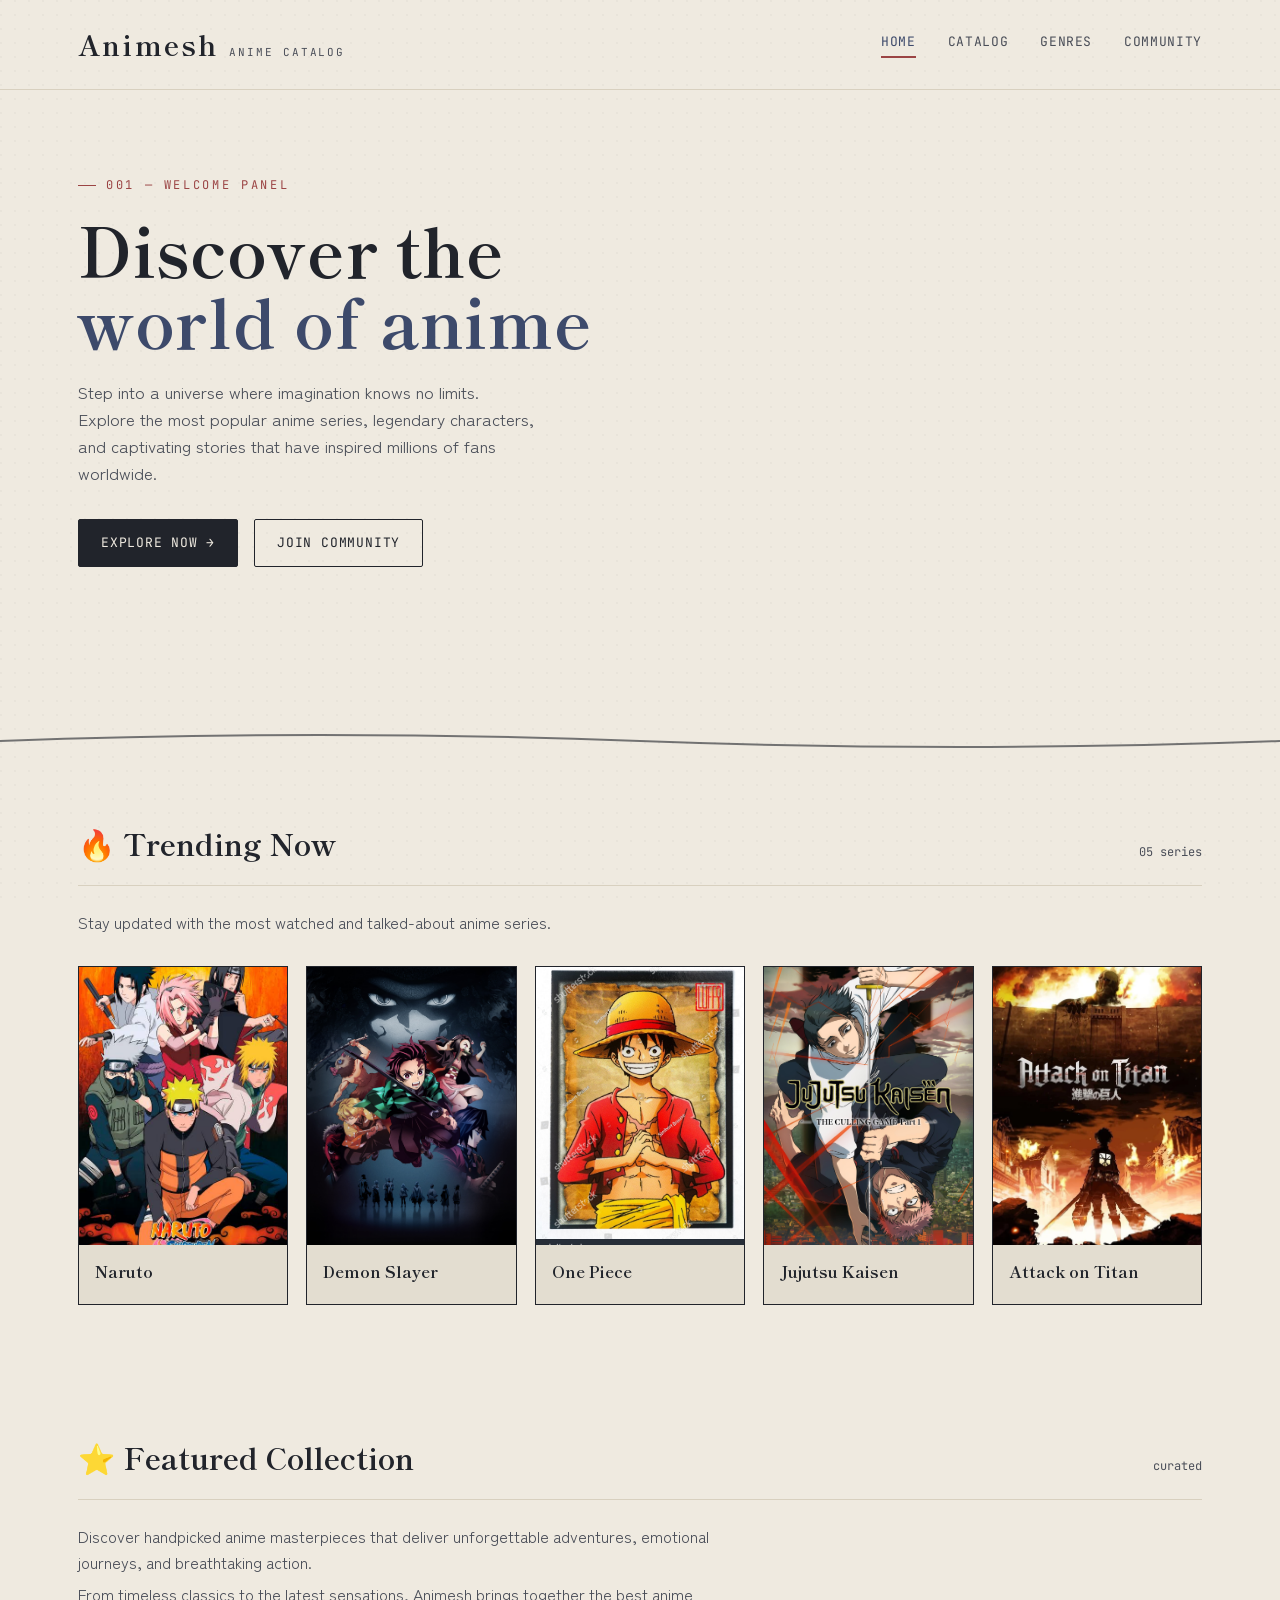
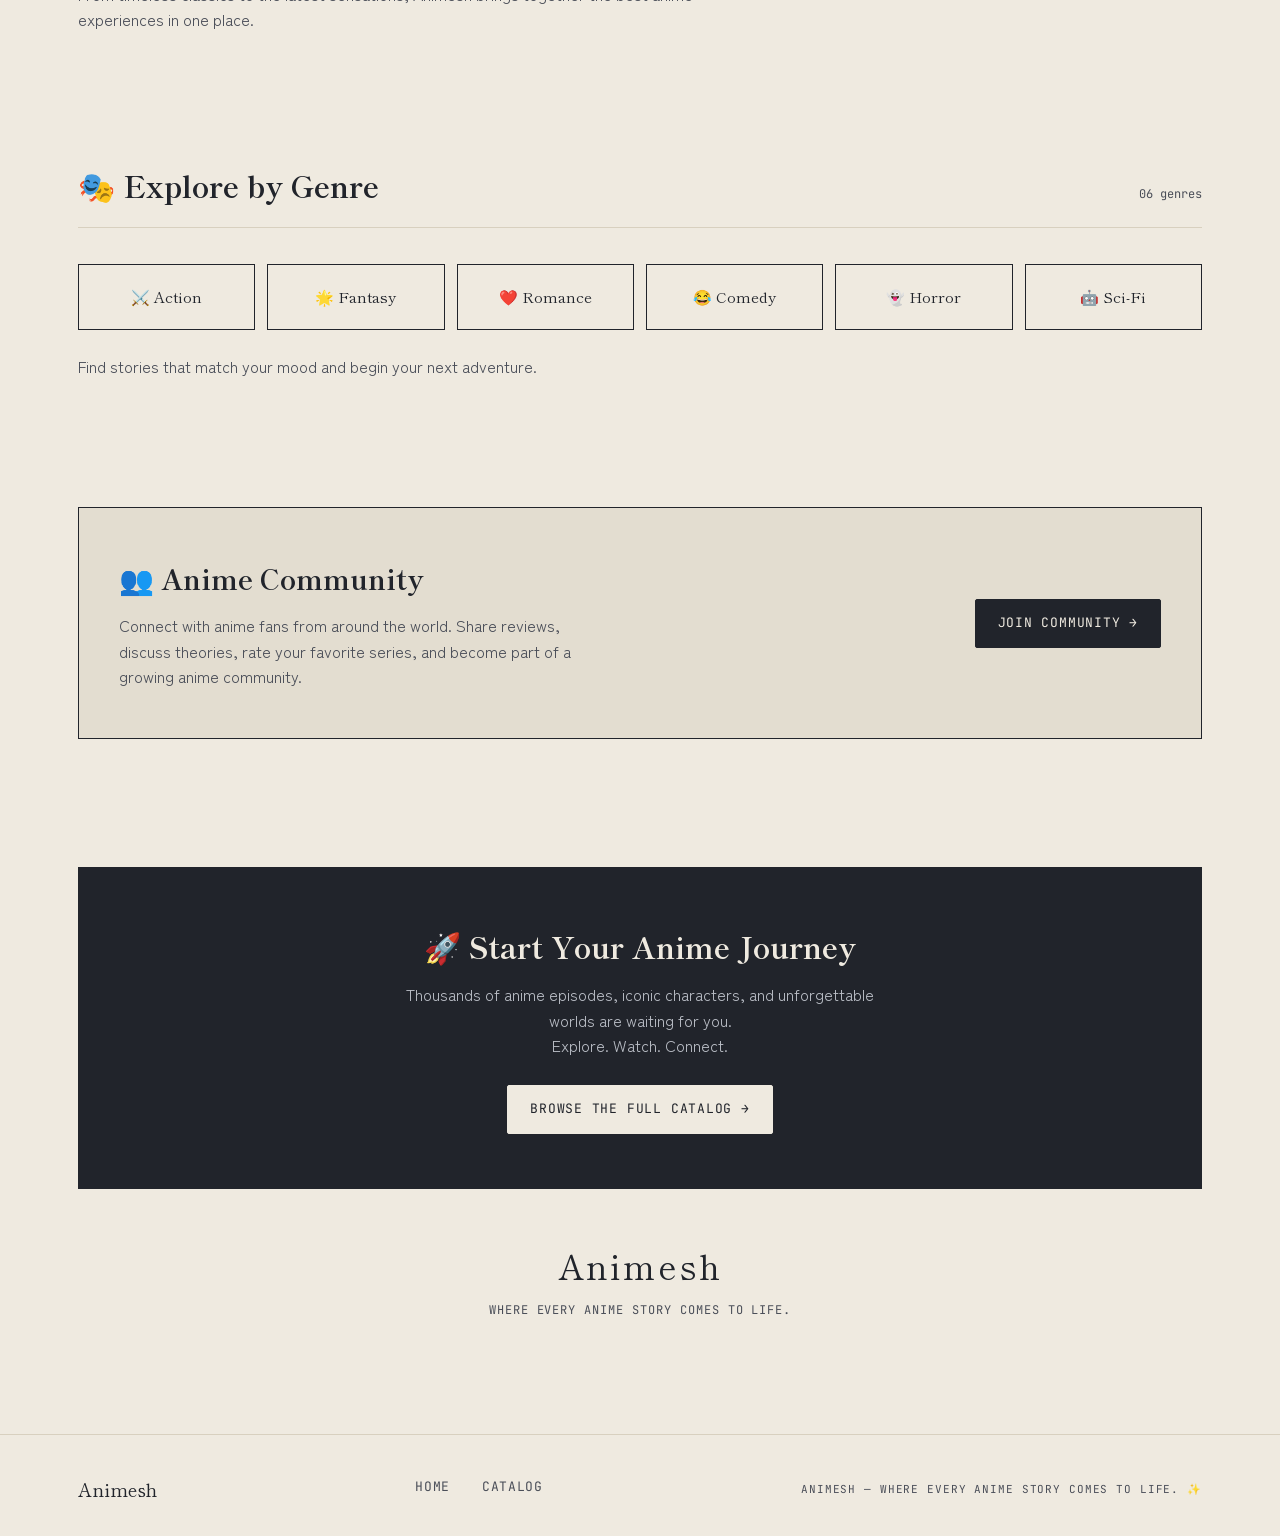
==== index.html @ b58fcad1 "first commit" ====
<!doctype html>
<html lang="en">
<head>
<meta charset="UTF-8">
<meta name="viewport" content="width=device-width, initial-scale=1.0">
<title>Animesh — Where Every Anime Story Comes to Life</title>
<link rel="preconnect" href="https://fonts.googleapis.com">
<link href="https://fonts.googleapis.com/css2?family=Shippori+Mincho:wght@500;700&family=Zen+Kaku+Gothic+New:wght@400;500;700&family=JetBrains+Mono:wght@400;500&display=swap" rel="stylesheet">
<link rel="stylesheet" href="styles.css">
</head>
<body>

<header class="site-header">
  <div class="wrap">
    <a href="index.html" class="brand">
      <span class="mark">Animesh</span>
      <span class="sub">anime catalog</span>
    </a>
    <nav class="site-nav">
      <a href="index.html" class="active">Home</a>
      <a href="catalog.html">Catalog</a>
      <a href="#genre">Genres</a>
      <a href="#community">Community</a>
    </nav>
  </div>
</header>

<!-- HERO -->
<section class="hero">
  <div class="wrap">
    <div class="hero-copy">
      <div class="eyebrow">001 — welcome panel</div>
      <h1>Discover the<br><em>world of anime</em></h1>
      <p class="lead">Step into a universe where imagination knows no limits. Explore the most popular anime series, legendary characters, and captivating stories that have inspired millions of fans worldwide.</p>
      <div class="hero-actions">
        <a href="catalog.html" class="btn btn-primary">Explore Now →</a>
        <a href="#community" class="btn btn-ghost">Join Community</a>
      </div>
    </div>

    <div class="hero-art">
      <img src="./images/hero.jpg" alt="Anime hero banner">
  </div>

        
        <!-- distant skyline -->
        <g fill="#21242b" opacity="0.55">
          <rect x="0" y="420" width="60" height="180"/>
          <rect x="70" y="380" width="50" height="220"/>
          <rect x="130" y="430" width="40" height="170"/>
          <rect x="620" y="400" width="55" height="200"/>
          <rect x="690" y="360" width="45" height="240"/>
          <rect x="745" y="410" width="55" height="190"/>
        </g>

        <!-- near skyline silhouette -->
        <g fill="#21242b">
          <rect x="0" y="470" width="90" height="130"/>
          <rect x="100" y="500" width="70" height="100"/>
          <rect x="640" y="480" width="80" height="120"/>
          <rect x="730" y="510" width="70" height="90"/>
          <!-- lit windows -->
          <g fill="#efeae0" opacity="0.85">
            <rect x="14" y="490" width="8" height="10"/>
            <rect x="34" y="510" width="8" height="10"/>
            <rect x="58" y="495" width="8" height="10"/>
            <rect x="660" y="500" width="8" height="10"/>
            <rect x="684" y="520" width="8" height="10"/>
            <rect x="750" y="530" width="8" height="10"/>
          </g>
        </g>

        <!-- rooftop ledge -->
        <rect x="0" y="560" width="800" height="40" fill="#21242b"/>

        <!-- protagonist silhouette, generic / original, not based on any IP -->
        <g transform="translate(330,400)">
          <path d="M55 70 C40 30 60 0 80 0 C100 0 118 32 100 70 L150 150 L130 175 L80 95 L30 175 L10 150Z" fill="#21242b"/>
          <circle cx="80" cy="-22" r="20" fill="#21242b"/>
          <path d="M40 30 C20 60 25 110 5 160 L25 175 L60 95" fill="#21242b" opacity="0.92"/>
          <path d="M120 30 C140 60 135 110 155 160 L135 175 L100 95" fill="#21242b" opacity="0.92"/>
        </g>

        <!-- cherry blossom petals -->
        <g fill="#efeae0" opacity="0.85">
          <ellipse cx="180" cy="120" rx="6" ry="4" transform="rotate(20 180 120)"/>
          <ellipse cx="250" cy="200" rx="5" ry="3.5" transform="rotate(-15 250 200)"/>
          <ellipse cx="600" cy="150" rx="6" ry="4" transform="rotate(35 600 150)"/>
          <ellipse cx="520" cy="240" rx="5" ry="3.5" transform="rotate(-10 520 240)"/>
          <ellipse cx="690" cy="220" rx="5" ry="3.5" transform="rotate(15 690 220)"/>
          <ellipse cx="120" cy="260" rx="5" ry="3.5" transform="rotate(5 120 260)"/>
          <ellipse cx="420" cy="100" rx="5" ry="3.5" transform="rotate(-25 420 100)"/>
        </g>
      </svg>
    </div>
  </div>
</section>

<svg class="ink-divider" viewBox="0 0 1200 28" preserveAspectRatio="none">
  <path d="M0 14 Q300 2 600 14 T1200 14" stroke="#21242b" stroke-width="2" fill="none" opacity="0.6"/>
</svg>

<!-- 🔥 TRENDING NOW -->
<section class="section" id="trending">
  <div class="wrap">
    <div class="section-head">
      <h2>🔥 Trending Now</h2>
      <span class="count">05 series</span>
    </div>
    <p style="color:var(--ink-soft); margin:-12px 0 30px; max-width:560px;">Stay updated with the most watched and talked-about anime series.</p>
    <div class="preview-grid" style="grid-template-columns:repeat(5,1fr);">

      <article class="preview-card">
        <div class="preview-art"><img src="images/naruto.jpg" alt="Naruto cover art"><div class="halftone"></div></div>
        <div class="preview-body"><h3>Naruto</h3></div>
      </article>

      <article class="preview-card">
        <div class="preview-art"><img src="images/demon-slayer.jpg" alt="Demon Slayer cover art"><div class="halftone"></div></div>
        <div class="preview-body"><h3>Demon Slayer</h3></div>
      </article>

      <article class="preview-card">
        <div class="preview-art"><img src="images/one-piece.jpg" alt="One Piece cover art"><div class="halftone"></div></div>
        <div class="preview-body"><h3>One Piece</h3></div>
      </article>

      <article class="preview-card">
        <div class="preview-art"><img src="images/jujutsu-kaisen.jpg" alt="Jujutsu Kaisen cover art"><div class="halftone"></div></div>
        <div class="preview-body"><h3>Jujutsu Kaisen</h3></div>
      </article>

      <article class="preview-card">
        <div class="preview-art"><img src="images/attack-on-titan.jpg" alt="Attack on Titan cover art"><div class="halftone"></div></div>
        <div class="preview-body"><h3>Attack on Titan</h3></div>
      </article>

    </div>
  </div>
</section>

<!-- ⭐ FEATURED COLLECTION -->
<section class="section">
  <div class="wrap">
    <div class="section-head">
      <h2>⭐ Featured Collection</h2>
      <span class="count">curated</span>
    </div>
    <p style="color:var(--ink-soft); max-width:640px; margin:-12px 0 6px;">Discover handpicked anime masterpieces that deliver unforgettable adventures, emotional journeys, and breathtaking action.</p>
    <p style="color:var(--ink-soft); max-width:640px; margin:0;">From timeless classics to the latest sensations, Animesh brings together the best anime experiences in one place.</p>
  </div>
</section>

<!-- 🎭 EXPLORE BY GENRE -->
<section class="section" id="genre">
  <div class="wrap">
    <div class="section-head">
      <h2>🎭 Explore by Genre</h2>
      <span class="count">06 genres</span>
    </div>
    <div class="genre-grid">
      <a class="genre-pill" href="catalog.html">⚔️ Action</a>
      <a class="genre-pill" href="catalog.html">🌟 Fantasy</a>
      <a class="genre-pill" href="catalog.html">❤️ Romance</a>
      <a class="genre-pill" href="catalog.html">😂 Comedy</a>
      <a class="genre-pill" href="catalog.html">👻 Horror</a>
      <a class="genre-pill" href="catalog.html">🤖 Sci-Fi</a>
    </div>
    <p style="color:var(--ink-soft); margin:24px 0 0;">Find stories that match your mood and begin your next adventure.</p>
  </div>
</section>

<!-- 👥 ANIME COMMUNITY -->
<section class="section" id="community">
  <div class="wrap">
    <div class="community-band">
      <div>
        <h2>👥 Anime Community</h2>
        <p>Connect with anime fans from around the world. Share reviews, discuss theories, rate your favorite series, and become part of a growing anime community.</p>
      </div>
      <div class="actions">
        <a href="#" class="btn btn-primary">Join Community →</a>
      </div>
    </div>
  </div>
</section>

<!-- 🚀 START YOUR ANIME JOURNEY -->
<section class="section">
  <div class="wrap">
    <div class="cta-band">
      <h2>🚀 Start Your Anime Journey</h2>
      <p>Thousands of anime episodes, iconic characters, and unforgettable worlds are waiting for you.<br>Explore. Watch. Connect.</p>
      <a href="catalog.html" class="btn btn-primary">Browse the full catalog →</a>
    </div>

    <div class="tagline-block">
      <div class="mark-big">Animesh</div>
      <p>Where Every Anime Story Comes to Life.</p>
    </div>
  </div>
</section>

<footer class="site-footer">
  <div class="wrap">
    <span class="mark">Animesh</span>
    <nav class="site-nav">
      <a href="index.html">Home</a>
      <a href="catalog.html">Catalog</a>
    </nav>
    <span class="meta">Animesh — Where Every Anime Story Comes to Life. ✨</span>
  </div>
</footer>

</body>
</html>
---- styles.css ----
/* ============================================
   KOMA — ink-wash / manga-panel design system
   ============================================ */

:root {
  --paper: #efeae0;
  --paper-dark: #e3ddd0;
  --paper-edge: #d8d0bf;
  --ink: #21242b;
  --ink-soft: #4a4e58;
  --indigo: #3d4a6b;
  --indigo-deep: #2c3450;
  --mist: #b8bcc4;
  --seal: #9b4444;

  --display: "Shippori Mincho", serif;
  --body: "Zen Kaku Gothic New", "Hiragino Sans", sans-serif;
  --mono: "JetBrains Mono", monospace;

  --max: 1180px;
}

* { box-sizing: border-box; }
html { scroll-behavior: smooth; }

body {
  margin: 0;
  background: var(--paper);
  color: var(--ink);
  font-family: var(--body);
  font-size: 16px;
  line-height: 1.6;
  -webkit-font-smoothing: antialiased;
}

/* faint washi paper grain */
body::before {
  content: "";
  position: fixed;
  inset: 0;
  pointer-events: none;
  z-index: 0;
  opacity: 0.5;
  background-image:
    radial-gradient(circle at 1px 1px, rgba(33,36,43,0.05) 1px, transparent 0);
  background-size: 14px 14px;
}

a { color: inherit; text-decoration: none; }

img, svg { display: block; max-width: 100%; }

.wrap {
  max-width: var(--max);
  margin: 0 auto;
  padding: 0 28px;
  position: relative;
  z-index: 1;
}

/* ---------- header ---------- */

.site-header {
  position: relative;
  z-index: 5;
  border-bottom: 1px solid var(--paper-edge);
}

.site-header .wrap {
  display: flex;
  align-items: center;
  justify-content: space-between;
  padding-top: 22px;
  padding-bottom: 22px;
}

.brand {
  display: flex;
  align-items: baseline;
  gap: 10px;
}

.brand .mark {
  font-family: var(--display);
  font-size: 28px;
  letter-spacing: 0.08em;
  font-weight: 700;
}

.brand .sub {
  font-family: var(--mono);
  font-size: 11px;
  letter-spacing: 0.18em;
  text-transform: uppercase;
  color: var(--ink-soft);
}

.site-nav {
  display: flex;
  gap: 32px;
  font-family: var(--mono);
  font-size: 13px;
  letter-spacing: 0.05em;
  text-transform: uppercase;
}

.site-nav a {
  position: relative;
  padding-bottom: 4px;
  color: var(--ink-soft);
  transition: color 0.2s ease;
}
.site-nav a:hover,
.site-nav a.active { color: var(--indigo); }
.site-nav a.active::after {
  content: "";
  position: absolute;
  left: 0; right: 0; bottom: -1px;
  height: 2px;
  background: var(--seal);
}

/* ---------- buttons ---------- */

.btn {
  display: inline-flex;
  align-items: center;
  gap: 10px;
  font-family: var(--mono);
  font-size: 13px;
  letter-spacing: 0.06em;
  text-transform: uppercase;
  padding: 13px 22px;
  border: 1px solid var(--ink);
  border-radius: 2px;
  transition: background 0.2s ease, color 0.2s ease, transform 0.15s ease;
}
.btn-primary {
  background: var(--ink);
  color: var(--paper);
}
.btn-primary:hover {
  background: var(--indigo);
  border-color: var(--indigo);
  transform: translateY(-2px);
}
.btn-ghost {
  background: transparent;
  color: var(--ink);
}
.btn-ghost:hover {
  border-color: var(--indigo);
  color: var(--indigo);
}

/* ---------- hero ---------- */

.hero {
  position: relative;
  padding: 86px 0 64px;
  overflow: hidden;
}

.hero .wrap {
  display: grid;
  grid-template-columns: 1.1fr 0.9fr;
  gap: 48px;
  align-items: center;
}

.eyebrow {
  font-family: var(--mono);
  font-size: 12px;
  letter-spacing: 0.22em;
  text-transform: uppercase;
  color: var(--seal);
  margin-bottom: 18px;
  display: flex;
  align-items: center;
  gap: 10px;
}
.eyebrow::before {
  content: "";
  width: 18px;
  height: 1px;
  background: var(--seal);
}

.hero h1 {
  font-family: var(--display);
  font-size: clamp(40px, 6vw, 68px);
  line-height: 1.05;
  margin: 0 0 22px;
  letter-spacing: 0.01em;
}

.hero h1 em {
  font-style: normal;
  color: var(--indigo);
}

.hero p.lead {
  font-size: 17px;
  color: var(--ink-soft);
  max-width: 460px;
  margin: 0 0 32px;
}

.hero-actions {
  display: flex;
  gap: 16px;
  flex-wrap: wrap;
}

.hero-art {
  position: relative;
}

/* ---------- ink divider ---------- */

.ink-divider {
  width: 100%;
  height: 28px;
  margin: 0;
  display: block;
}

/* ---------- genre stamps ---------- */

.section {
  padding: 64px 0;
  position: relative;
}

.section-head {
  display: flex;
  justify-content: space-between;
  align-items: baseline;
  margin-bottom: 36px;
  border-bottom: 1px solid var(--paper-edge);
  padding-bottom: 18px;
}

.section-head h2 {
  font-family: var(--display);
  font-size: 30px;
  margin: 0;
}

.section-head .count {
  font-family: var(--mono);
  font-size: 12px;
  color: var(--ink-soft);
}

.stamp-row {
  display: grid;
  grid-template-columns: repeat(4, 1fr);
  gap: 18px;
}

.stamp {
  border: 1px solid var(--ink);
  padding: 22px 18px;
  position: relative;
  transition: transform 0.2s ease, background 0.2s ease;
}
.stamp:hover {
  transform: translateY(-4px);
  background: var(--paper-dark);
}
.stamp .num {
  font-family: var(--mono);
  font-size: 11px;
  color: var(--seal);
  letter-spacing: 0.1em;
}
.stamp h3 {
  font-family: var(--display);
  font-size: 19px;
  margin: 10px 0 6px;
}
.stamp p {
  font-size: 13px;
  color: var(--ink-soft);
  margin: 0;
}

/* ---------- steps (how it works) ---------- */

.steps {
  display: grid;
  grid-template-columns: repeat(3, 1fr);
  gap: 0;
  border: 1px solid var(--ink);
}

.step {
  padding: 30px 26px;
  border-right: 1px solid var(--ink);
  position: relative;
}
.step:last-child { border-right: none; }

.step .step-no {
  font-family: var(--mono);
  font-size: 34px;
  color: var(--mist);
  line-height: 1;
}

.step h3 {
  font-family: var(--display);
  font-size: 20px;
  margin: 14px 0 8px;
}

.step p {
  font-size: 14px;
  color: var(--ink-soft);
  margin: 0;
}

/* ---------- footer ---------- */

.site-footer {
  border-top: 1px solid var(--paper-edge);
  padding: 40px 0 32px;
  margin-top: 40px;
}

.site-footer .wrap {
  display: flex;
  justify-content: space-between;
  align-items: center;
  flex-wrap: wrap;
  gap: 16px;
}

.site-footer .mark {
  font-family: var(--display);
  font-size: 18px;
}

.site-footer .meta {
  font-family: var(--mono);
  font-size: 11px;
  letter-spacing: 0.08em;
  color: var(--ink-soft);
  text-transform: uppercase;
}

/* =========================================
   CATALOG PAGE
   ========================================= */

.catalog-head {
  padding: 56px 0 8px;
}

.catalog-head .eyebrow { margin-bottom: 14px; }

.catalog-head h1 {
  font-family: var(--display);
  font-size: clamp(34px, 5vw, 50px);
  margin: 0 0 14px;
}

.catalog-head p {
  color: var(--ink-soft);
  max-width: 560px;
  margin: 0 0 30px;
}

.filter-bar {
  display: flex;
  flex-wrap: wrap;
  gap: 10px;
  padding-bottom: 36px;
  border-bottom: 1px solid var(--paper-edge);
}

.filter-chip {
  font-family: var(--mono);
  font-size: 12px;
  letter-spacing: 0.05em;
  text-transform: uppercase;
  padding: 9px 16px;
  border: 1px solid var(--ink);
  background: transparent;
  cursor: pointer;
  transition: background 0.2s ease, color 0.2s ease;
}
.filter-chip:hover { border-color: var(--indigo); color: var(--indigo); }
.filter-chip.is-active {
  background: var(--ink);
  color: var(--paper);
}

.catalog-grid {
  display: grid;
  grid-template-columns: repeat(4, 1fr);
  gap: 22px;
  padding: 40px 0 70px;
}

.koma-card {
  position: relative;
  border: 1px solid var(--ink);
  background: var(--paper-dark);
  overflow: hidden;
  transition: transform 0.25s ease, box-shadow 0.25s ease;
}
.koma-card:hover {
  transform: translateY(-5px);
  box-shadow: 6px 6px 0 var(--ink);
}

.koma-art {
  aspect-ratio: 3/4;
  position: relative;
  background: var(--mist);
  overflow: hidden;
}

.koma-art svg {
  position: absolute;
  inset: 0;
  width: 100%;
  height: 100%;
}

/* halftone overlay that fades on hover, revealing the indigo wash */
.koma-art .halftone {
  position: absolute;
  inset: 0;
  background-image: radial-gradient(circle, var(--ink) 1.4px, transparent 1.5px);
  background-size: 7px 7px;
  background-color: var(--paper);
  opacity: 0.92;
  mix-blend-mode: multiply;
  transition: opacity 0.35s ease;
}
.koma-card:hover .halftone { opacity: 0.18; }

.koma-tag {
  position: absolute;
  top: 10px;
  left: 10px;
  font-family: var(--mono);
  font-size: 10px;
  letter-spacing: 0.08em;
  text-transform: uppercase;
  background: var(--seal);
  color: var(--paper);
  padding: 4px 8px;
}

.koma-body {
  padding: 16px;
}

.koma-body h3 {
  font-family: var(--display);
  font-size: 17px;
  margin: 0 0 8px;
}

.koma-meta {
  display: flex;
  justify-content: space-between;
  font-family: var(--mono);
  font-size: 11px;
  color: var(--ink-soft);
  letter-spacing: 0.04em;
}

.koma-meta .rating { color: var(--seal); }

/* ---------- responsive ---------- */

@media (max-width: 980px) {
  .hero .wrap { grid-template-columns: 1fr; }
  .hero-art { order: -1; max-width: 360px; margin: 0 auto; }
  .stamp-row { grid-template-columns: repeat(2, 1fr); }
  .steps { grid-template-columns: 1fr; }
  .step { border-right: none; border-bottom: 1px solid var(--ink); }
  .step:last-child { border-bottom: none; }
  .catalog-grid { grid-template-columns: repeat(2, 1fr); }
  .site-nav { gap: 18px; }
}

.hero-art {
  position: relative;
  width:100%;
  max-width:500px;
}

.hero-art img {
  width: 100%;
  heigth: auto;
  display: block;
  border-radius: 12px;
}

@media (max-width: 560px) {
  .site-header .wrap { flex-direction: column; gap: 14px; align-items: flex-start; }
  .catalog-grid { grid-template-columns: 1fr 1fr; gap: 14px; }
  .stamp-row { grid-template-columns: 1fr; }
}

@media (prefers-reduced-motion: reduce) {
  * { transition: none !important; }
}

/* ---------- mini preview cards (homepage trending/popular rows) ---------- */

.preview-grid {
  display: grid;
  grid-template-columns: repeat(4, 1fr);
  gap: 18px;
}

.preview-card {
  position: relative;
  border: 1px solid var(--ink);
  background: var(--paper-dark);
  overflow: hidden;
  transition: transform 0.25s ease, box-shadow 0.25s ease;
}
.preview-card:hover {
  transform: translateY(-5px);
  box-shadow: 6px 6px 0 var(--ink);
}
.preview-art {
  aspect-ratio: 3/4;
  position: relative;
  overflow: hidden;
}
.preview-art .halftone {
  position: absolute;
  inset: 0;
  background-image: radial-gradient(circle, var(--ink) 1.4px, transparent 1.5px);
  background-size: 7px 7px;
  background-color: var(--paper);
  opacity: 0.92;
  mix-blend-mode: multiply;
  transition: opacity 0.35s ease;
}
.preview-card:hover .preview-art .halftone { opacity: 0.18; }
.preview-body { padding: 14px 16px; }
.preview-body h3 { font-family: var(--display); font-size: 16px; margin: 0 0 6px; }
.preview-meta {
  display: flex; justify-content: space-between;
  font-family: var(--mono); font-size: 11px; color: var(--ink-soft);
}
.preview-meta .rating { color: var(--seal); }

/* ---------- featured / headline panel ---------- */

.feature-panel {
  display: grid;
  grid-template-columns: 0.85fr 1.15fr;
  border: 1px solid var(--ink);
  background: var(--paper-dark);
}
.feature-art { aspect-ratio: 4/3; position: relative; overflow: hidden; }
.feature-art .halftone {
  position: absolute; inset: 0;
  background-image: radial-gradient(circle, var(--ink) 1.6px, transparent 1.7px);
  background-size: 8px 8px;
  background-color: var(--paper);
  opacity: 0.85;
  mix-blend-mode: multiply;
}
.feature-copy { padding: 36px 36px; display: flex; flex-direction: column; justify-content: center; }
.feature-copy .num { font-family: var(--mono); font-size: 11px; color: var(--seal); letter-spacing: 0.1em; margin-bottom: 10px; }
.feature-copy h3 { font-family: var(--display); font-size: 26px; margin: 0 0 12px; }
.feature-copy p { color: var(--ink-soft); margin: 0 0 18px; max-width: 420px; }

/* ---------- CTA band ---------- */

.cta-band {
  border: 1px solid var(--ink);
  background: var(--ink);
  color: var(--paper);
  padding: 54px 40px;
  text-align: center;
}
.cta-band h2 { font-family: var(--display); font-size: 30px; margin: 0 0 12px; }
.cta-band p { color: var(--mist); margin: 0 0 26px; max-width: 480px; margin-left: auto; margin-right: auto; }
.cta-band .btn-primary { background: var(--paper); color: var(--ink); border-color: var(--paper); }
.cta-band .btn-primary:hover { background: var(--indigo); color: var(--paper); border-color: var(--indigo); }

@media (max-width: 980px) {
  .preview-grid { grid-template-columns: repeat(2, 1fr); }
  .feature-panel { grid-template-columns: 1fr; }
}
@media (max-width: 560px) {
  .preview-grid { grid-template-columns: 1fr 1fr; gap: 14px; }
}

/* ---------- real images inside art frames ---------- */

.koma-art img,
.preview-art img,
.feature-art img,
.hero-art img {
  position: absolute;
  inset: 0;
  width: 100%;
  height: 100%;
  object-fit: cover;
  display: block;
}

/* ---------- genre pill grid ---------- */

.genre-grid {
  display: grid;
  grid-template-columns: repeat(6, 1fr);
  gap: 12px;
}
.genre-pill {
  border: 1px solid var(--ink);
  padding: 20px 10px;
  text-align: center;
  font-family: var(--display);
  font-size: 15px;
  background: transparent;
  cursor: pointer;
  transition: background 0.2s ease, color 0.2s ease, transform 0.2s ease;
}
.genre-pill:hover {
  background: var(--ink);
  color: var(--paper);
  transform: translateY(-3px);
}

/* ---------- community band ---------- */

.community-band {
  border: 1px solid var(--ink);
  background: var(--paper-dark);
  padding: 48px 40px;
  display: grid;
  grid-template-columns: 1.3fr 0.7fr;
  gap: 30px;
  align-items: center;
}
.community-band h2 { font-family: var(--display); font-size: 28px; margin: 0 0 12px; }
.community-band p { color: var(--ink-soft); margin: 0; max-width: 480px; }
.community-band .actions { display: flex; justify-content: flex-end; }

/* ---------- final tagline block ---------- */

.tagline-block {
  text-align: center;
  padding: 50px 0 10px;
}
.tagline-block .mark-big {
  font-family: var(--display);
  font-size: 34px;
  letter-spacing: 0.06em;
  margin-bottom: 8px;
}
.tagline-block p {
  font-family: var(--mono);
  font-size: 12px;
  letter-spacing: 0.08em;
  text-transform: uppercase;
  color: var(--ink-soft);
  margin: 0;
}

@media (max-width: 980px) {
  .genre-grid { grid-template-columns: repeat(3, 1fr); }
  .community-band { grid-template-columns: 1fr; text-align: center; }
  .community-band .actions { justify-content: center; }
}
@media (max-width: 560px) {
  .genre-grid { grid-template-columns: repeat(2, 1fr); }
}
.halftone { display: none; }
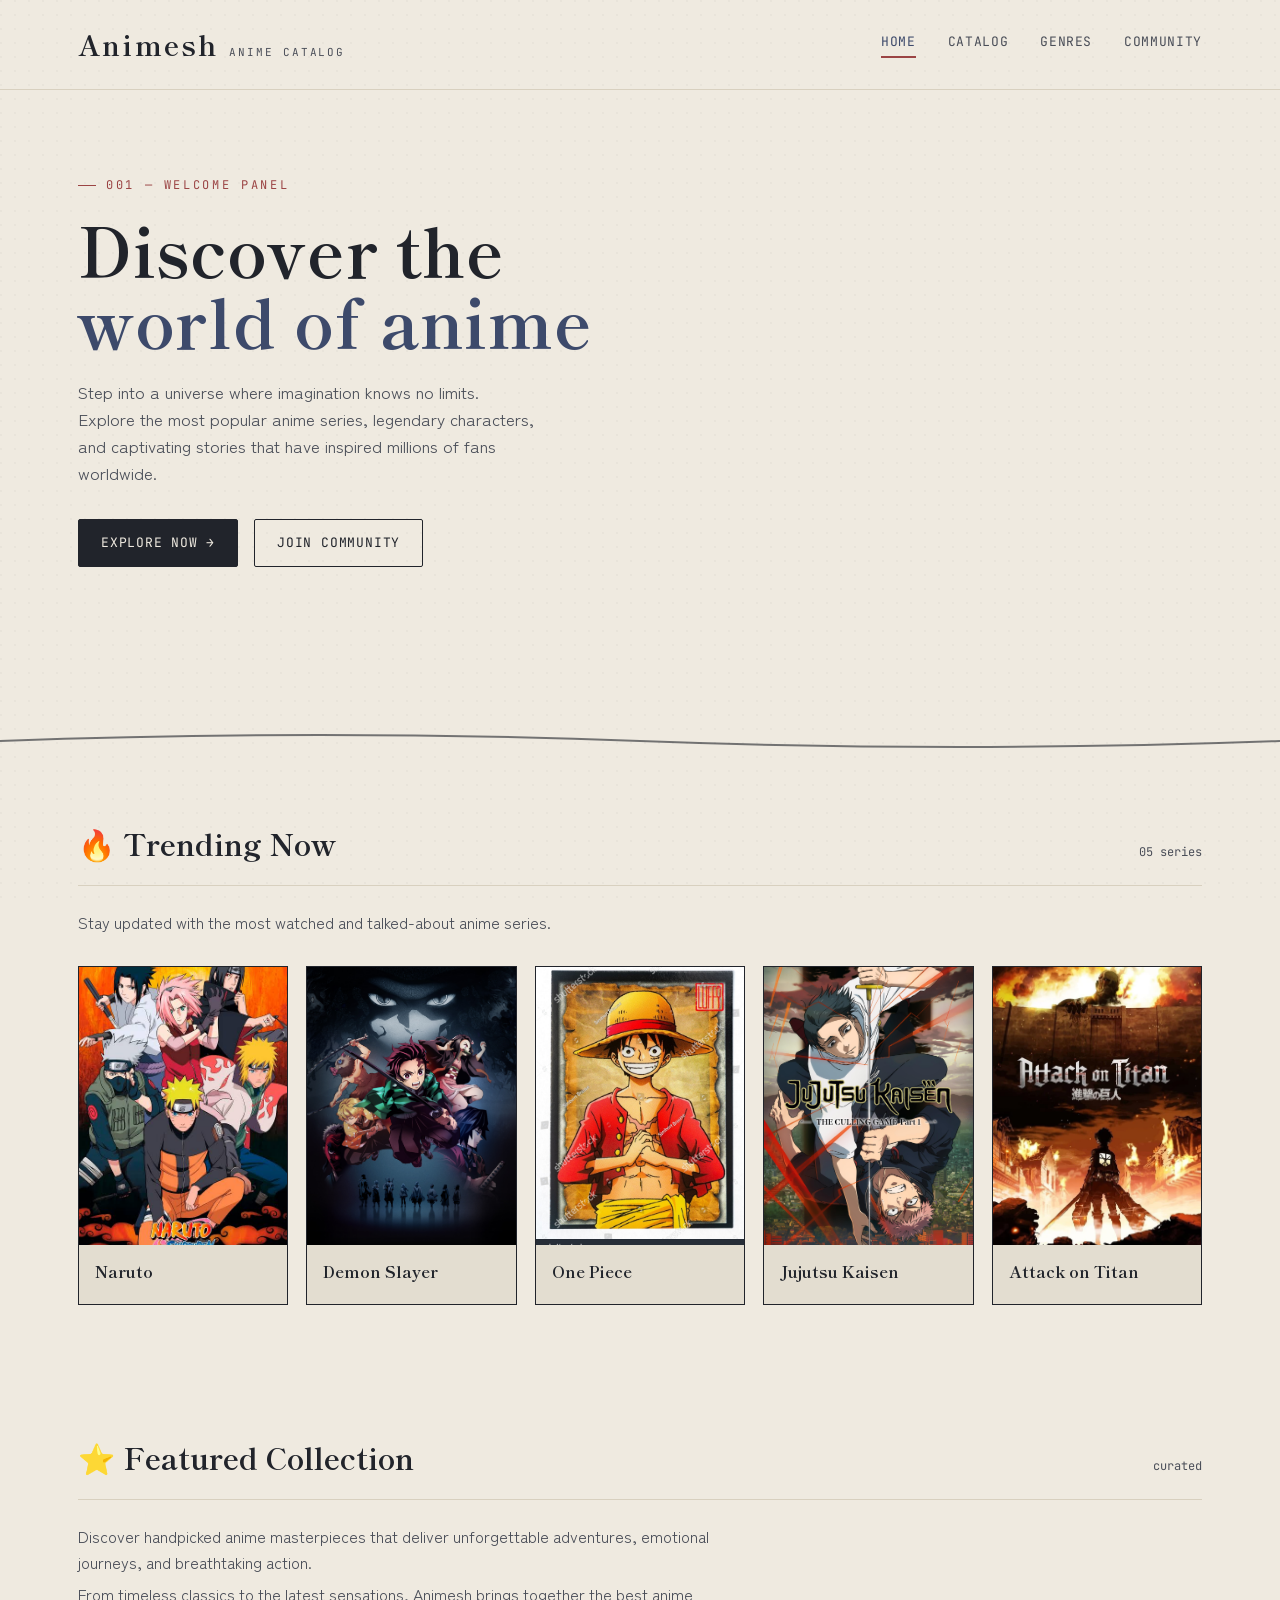
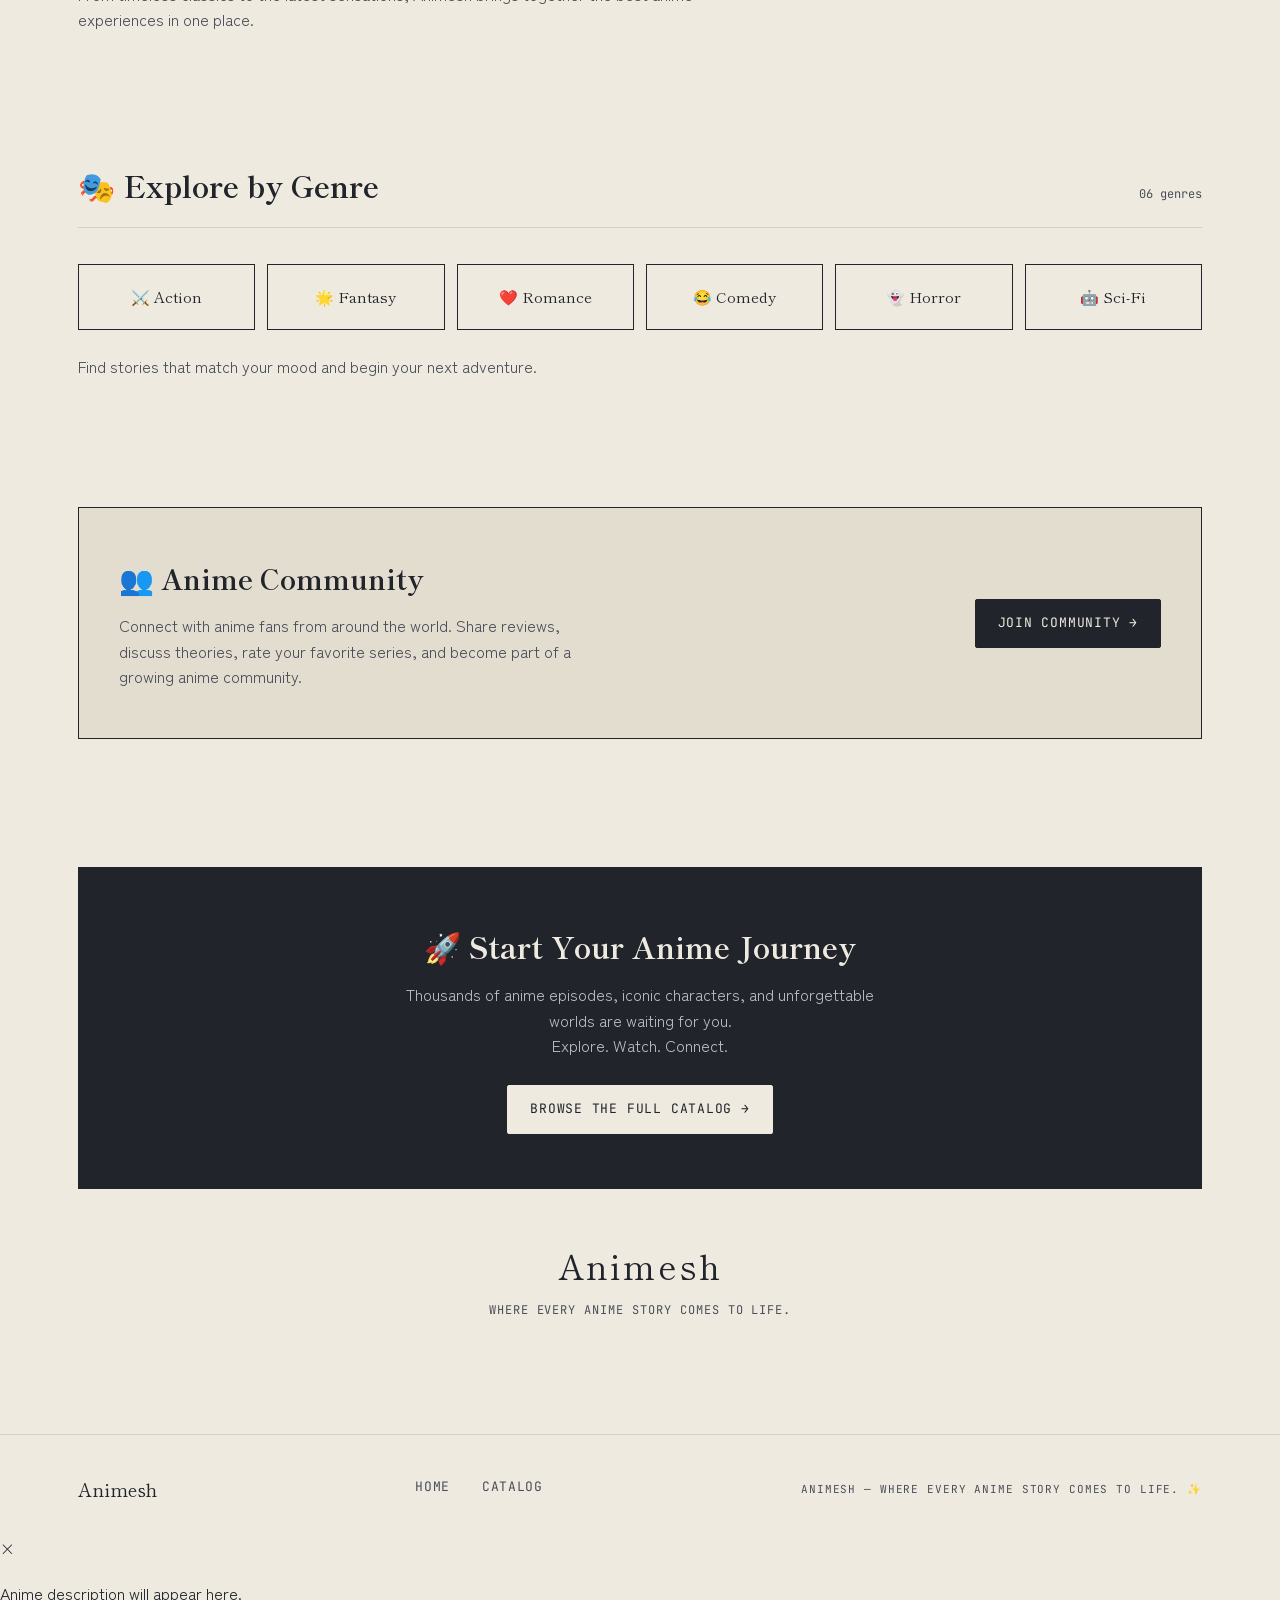
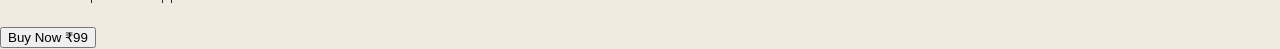
==== commit f1688859: "Implement anime details popup in index.html Added an anime details popup with title, description, an" ====
--- a/index.html
+++ b/index.html
@@ -214,3 +214,21 @@
 
 </body>
 </html>
+
+            <!-- Anime Details Popup -->
+<div id="animeModal" class="anime-modal">
+  <div class="anime-modal-content">
+    <span class="close-btn">&times;</span>
+
+    <h2 id="animeTitle"></h2>
+
+    <p id="animeDescription">
+      Anime description will appear here.
+    </p>
+
+    <button id="buyBtn" class="buy-btn">
+      Buy Now ₹99
+    </button>
+  </div>
+</div>
+            
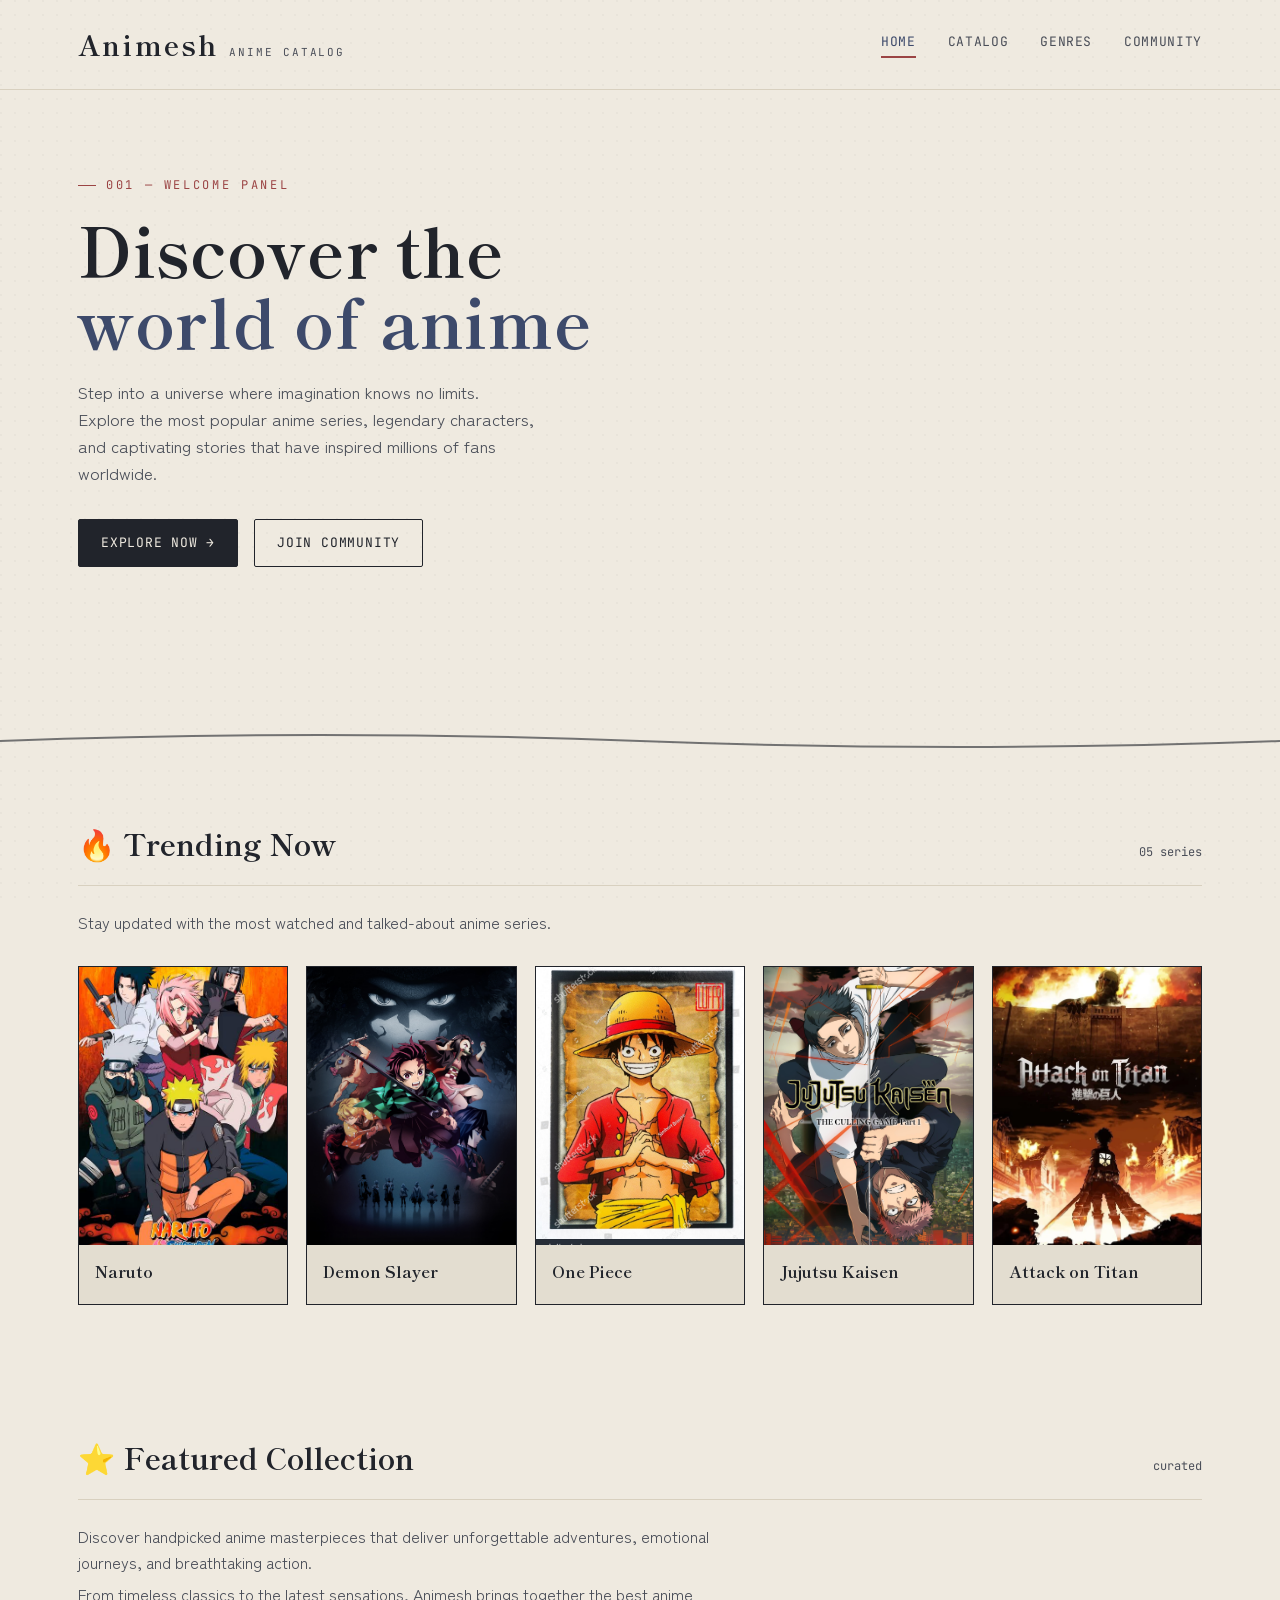
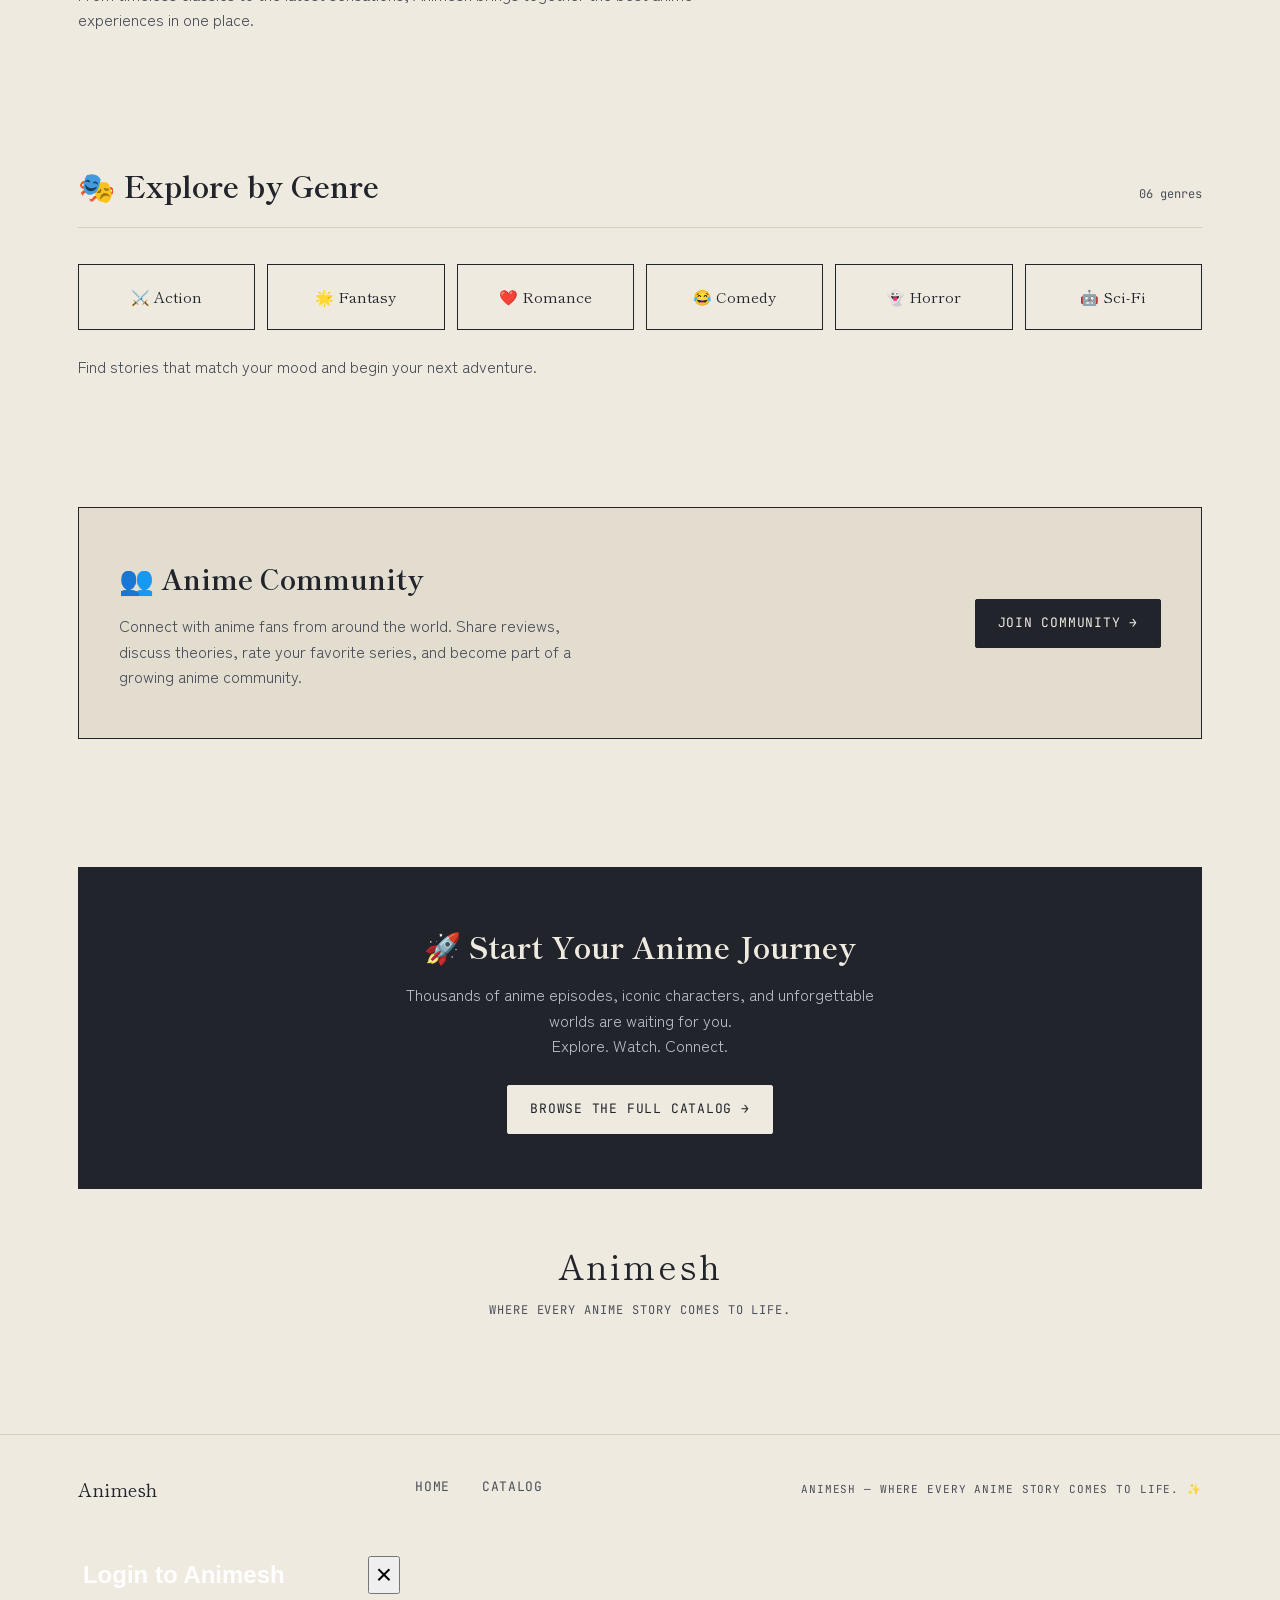
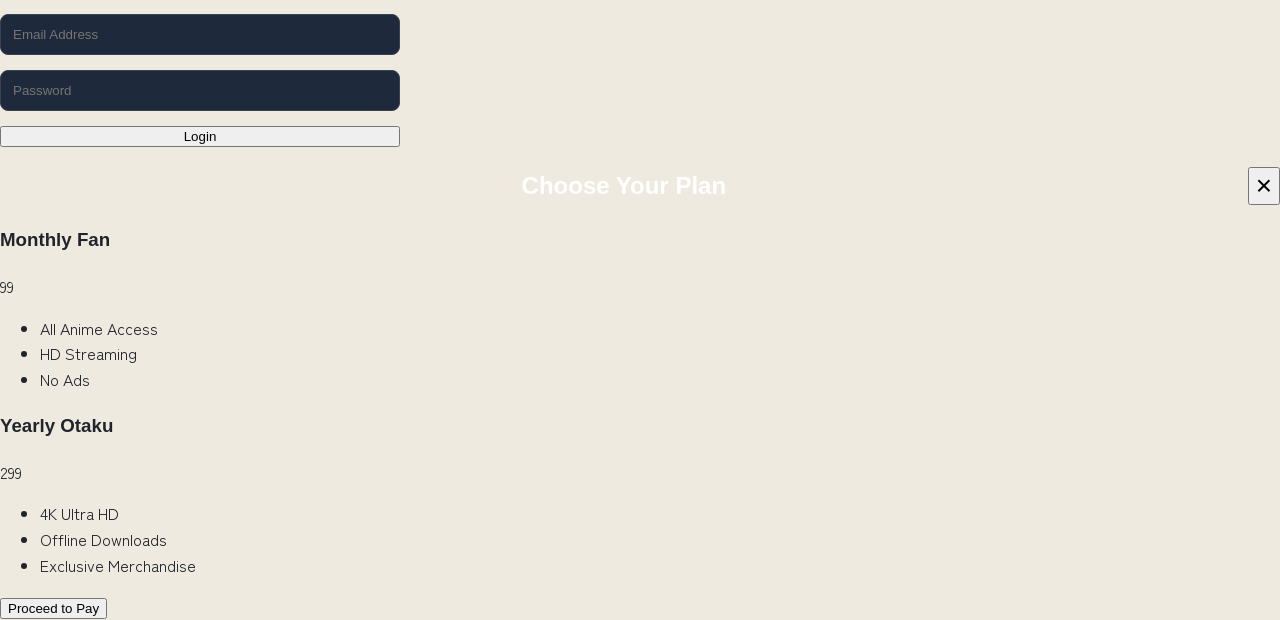
==== commit 6c7ef0af: "Add modals for anime details, login, and payment" ====
--- a/index.html
+++ b/index.html
@@ -231,4 +231,73 @@
     </button>
   </div>
 </div>
+
+            <!-- அனிமே விவரங்கள் காட்டும் புதிய Modal -->
+<div id="animeModal" class="anime-modal">
+  <div class="anime-modal-content">
+    <span class="close-btn" id="closeAnimeModal">&times;</span>
+    
+    <div class="modal-flex-container">
+      <h2 id="animeTitle">Anime Title</h2>
+      
+      <!-- ஆக்ஷன் பட்டன்கள் -->
+      <div class="modal-actions">
+        <button id="startWatchingBtn" class="watch-btn">▶ Start Watching</button>
+        <button id="addFavBtn" class="fav-btn">♥ Add to Favourite</button>
+      </div>
+
+      <!-- எபிசோடுகள் பட்டியல் -->
+      <div class="episode-section">
+        <h3>Episodes</h3>
+        <ul id="episodeList" class="episode-list">
+          <!-- ஜாவாஸ்கிரிப்ட் மூலம் எபிசோடுகள் இங்கே வரும் -->
+        </ul>
+      </div>
+
+      <button id="buyBtn" class="buy-btn" style="margin-top: 20px;">Buy Premium Plan ₹99</button>
+    </div>
+  </div>
+</div>
+
+<!-- லாகின் Modal -->
+<div id="loginModal" class="payment-overlay">
+  <div class="payment-modal" style="position: relative; max-width: 400px;">
+    <button class="close-btn" id="closeLoginModal">&times;</button>
+    <h2 style="color: white; margin-bottom: 20px; text-align: center;">Login to Animesh</h2>
+    <form id="loginForm" style="display: flex; direction: ltr; flex-direction: column; gap: 15px;">
+      <input type="email" placeholder="Email Address" required style="padding: 12px; border-radius: 8px; border: 1px solid #374151; background: #1e293b; color: white;">
+      <input type="password" placeholder="Password" required style="padding: 12px; border-radius: 8px; border: 1px solid #374151; background: #1e293b; color: white;">
+      <button type="submit" class="pay-btn">Login</button>
+    </form>
+  </div>
+</div>
+
+<!-- பிளான் வாங்கும் (Payment) Modal -->
+<div id="paymentOverlay" class="payment-overlay">
+  <div class="payment-modal" style="position: relative;">
+    <button class="close-btn" id="closePaymentModal">&times;</button>
+    <h2 style="color: white; text-align: center;">Choose Your Plan</h2>
+    <div class="plan-grid">
+      <div class="plan-card selected" data-price="99">
+        <h3>Monthly Fan</h3>
+        <div class="plan-price">99</div>
+        <ul class="plan-features">
+          <li>All Anime Access</li>
+          <li>HD Streaming</li>
+          <li>No Ads</li>
+        </ul>
+      </div>
+      <div class="plan-card popular" data-price="299">
+        <h3>Yearly Otaku</h3>
+        <div class="plan-price">299</div>
+        <ul class="plan-features">
+          <li>4K Ultra HD</li>
+          <li>Offline Downloads</li>
+          <li>Exclusive Merchandise</li>
+        </ul>
+      </div>
+    </div>
+    <button id="proceedPayBtn" class="pay-btn">Proceed to Pay</button>
+  </div>
+</div>
             
--- a/styles.css
+++ b/styles.css
@@ -681,4 +681,40 @@
 @media (max-width: 560px) {
   .genre-grid { grid-template-columns: repeat(2, 1fr); }
 }
-.halftone { display: none; }+.halftone { display: none; }
+
+.anime-modal{
+  display:none;
+  position:fixed;
+  inset:0;
+  background:rgba(0,0,0,0.8);
+  justify-content:center;
+  align-items:center;
+  z-index:9999;
+}
+
+.anime-modal-content{
+  background:#fff;
+  padding:30px;
+  border-radius:12px;
+  max-width:500px;
+  width:90%;
+  text-align:center;
+}
+
+.close-btn{
+  float:right;
+  font-size:28px;
+  cursor:pointer;
+}
+
+.buy-btn{
+  margin-top:20px;
+  padding:12px 24px;
+  border:none;
+  background:#ff5a5a;
+  color:#fff;
+  border-radius:8px;
+  cursor:pointer;
+  font-size:16px;
+}
